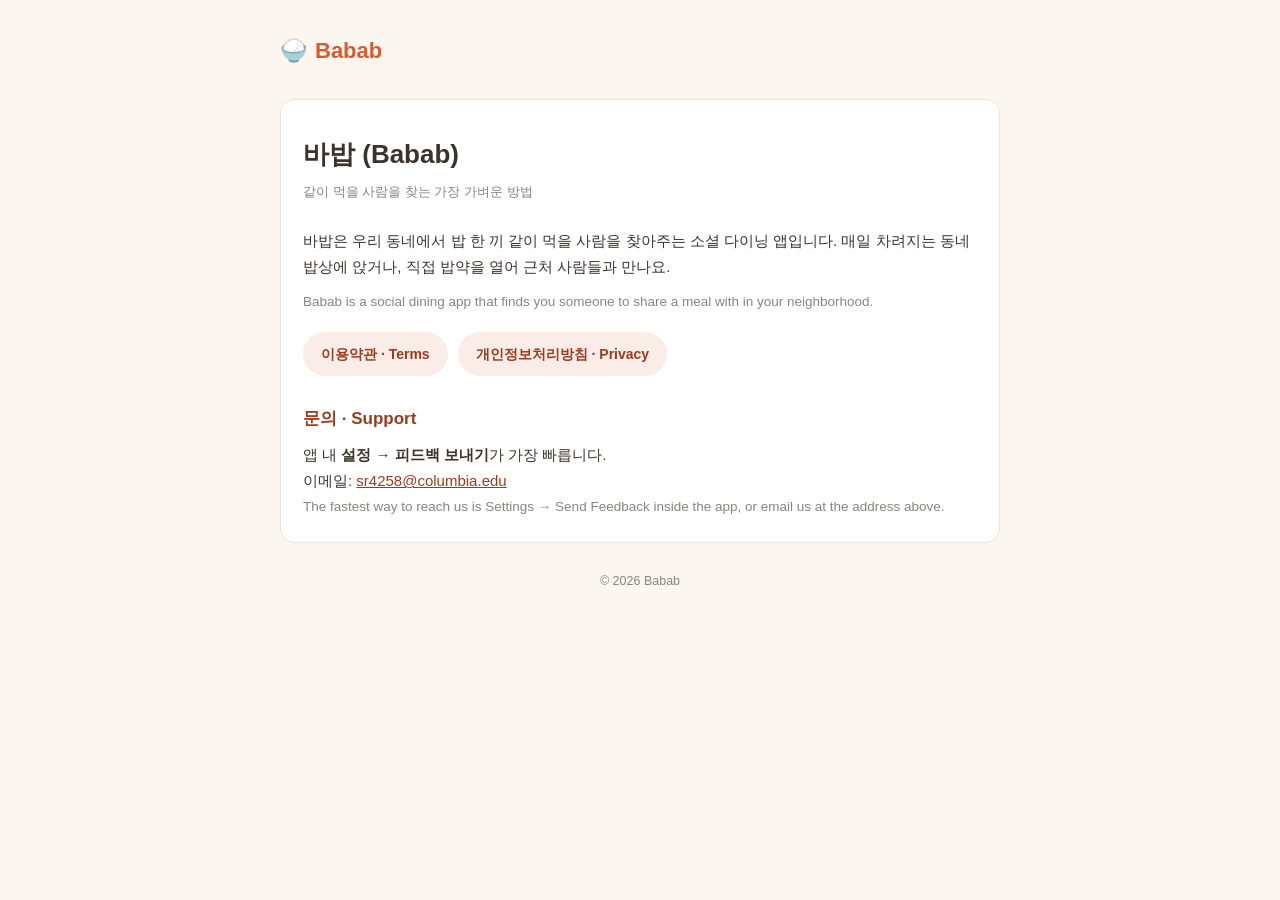
==== index.html @ 915afb76 "Babab policy site: terms, privacy, landing" ====
<!doctype html>
<html lang="ko">
<head>
<meta charset="utf-8">
<meta name="viewport" content="width=device-width, initial-scale=1">
<title>바밥 (Babab) — 같이 먹을 사람을 찾는 가장 가벼운 방법</title>
<link rel="stylesheet" href="style.css">
</head>
<body>
<div class="wrap">
  <div class="brand"><span class="bowl">🍚</span><a href="./">Babab</a></div>
  <div class="card">
    <h1>바밥 (Babab)</h1>
    <p class="date">같이 먹을 사람을 찾는 가장 가벼운 방법</p>
    <p>바밥은 우리 동네에서 밥 한 끼 같이 먹을 사람을 찾아주는 소셜 다이닝 앱입니다.
    매일 차려지는 동네 밥상에 앉거나, 직접 밥약을 열어 근처 사람들과 만나요.</p>
    <p class="en" style="margin-top:10px">Babab is a social dining app that finds you someone to share a meal with in your neighborhood.</p>
    <div class="btnrow">
      <a class="btn light" href="terms.html">이용약관 · Terms</a>
      <a class="btn light" href="privacy.html">개인정보처리방침 · Privacy</a>
    </div>
    <h2>문의 · Support</h2>
    <p>앱 내 <strong>설정 → 피드백 보내기</strong>가 가장 빠릅니다.<br>
    이메일: <a href="mailto:sr4258@columbia.edu">sr4258@columbia.edu</a></p>
    <p class="en">The fastest way to reach us is Settings → Send Feedback inside the app, or email us at the address above.</p>
  </div>
  <p class="footer">© 2026 Babab</p>
</div>
</body>
</html>
---- style.css ----
:root {
  --bg: #FBF7F0;
  --card: #FFFFFF;
  --ink: #3B342C;
  --muted: #8A857C;
  --coral: #D85A30;
  --coral-dark: #993C1D;
  --border: #EDE6DB;
}
* { box-sizing: border-box; margin: 0; padding: 0; }
body {
  background: var(--bg);
  color: var(--ink);
  font-family: -apple-system, BlinkMacSystemFont, "Apple SD Gothic Neo", "Pretendard", "Segoe UI", sans-serif;
  line-height: 1.75;
  padding: 32px 20px 80px;
}
.wrap { max-width: 720px; margin: 0 auto; }
.brand { display: flex; align-items: center; gap: 8px; margin-bottom: 28px; }
.brand a { color: var(--coral); font-weight: 800; font-size: 22px; text-decoration: none; }
.bowl { font-size: 22px; }
h1 { font-size: 26px; margin: 8px 0 4px; }
.date { color: var(--muted); font-size: 13px; margin-bottom: 24px; }
h2 { font-size: 17px; margin: 28px 0 8px; color: var(--coral-dark); }
p, li { font-size: 15px; }
ul { padding-left: 20px; margin: 6px 0 12px; }
.card {
  background: var(--card);
  border: 1px solid var(--border);
  border-radius: 14px;
  padding: 24px 22px;
}
.en { color: var(--muted); font-size: 13.5px; }
.en h2 { color: var(--muted); font-size: 15px; }
hr { border: none; border-top: 1px dashed var(--border); margin: 32px 0; }
.footer { color: var(--muted); font-size: 12.5px; margin-top: 28px; text-align: center; }
a { color: var(--coral-dark); }
.btnrow { display: flex; gap: 10px; margin-top: 18px; flex-wrap: wrap; }
.btn {
  display: inline-block; padding: 10px 18px; border-radius: 999px;
  background: var(--coral); color: #fff; text-decoration: none; font-weight: 600; font-size: 14px;
}
.btn.light { background: #FAECE7; color: var(--coral-dark); }
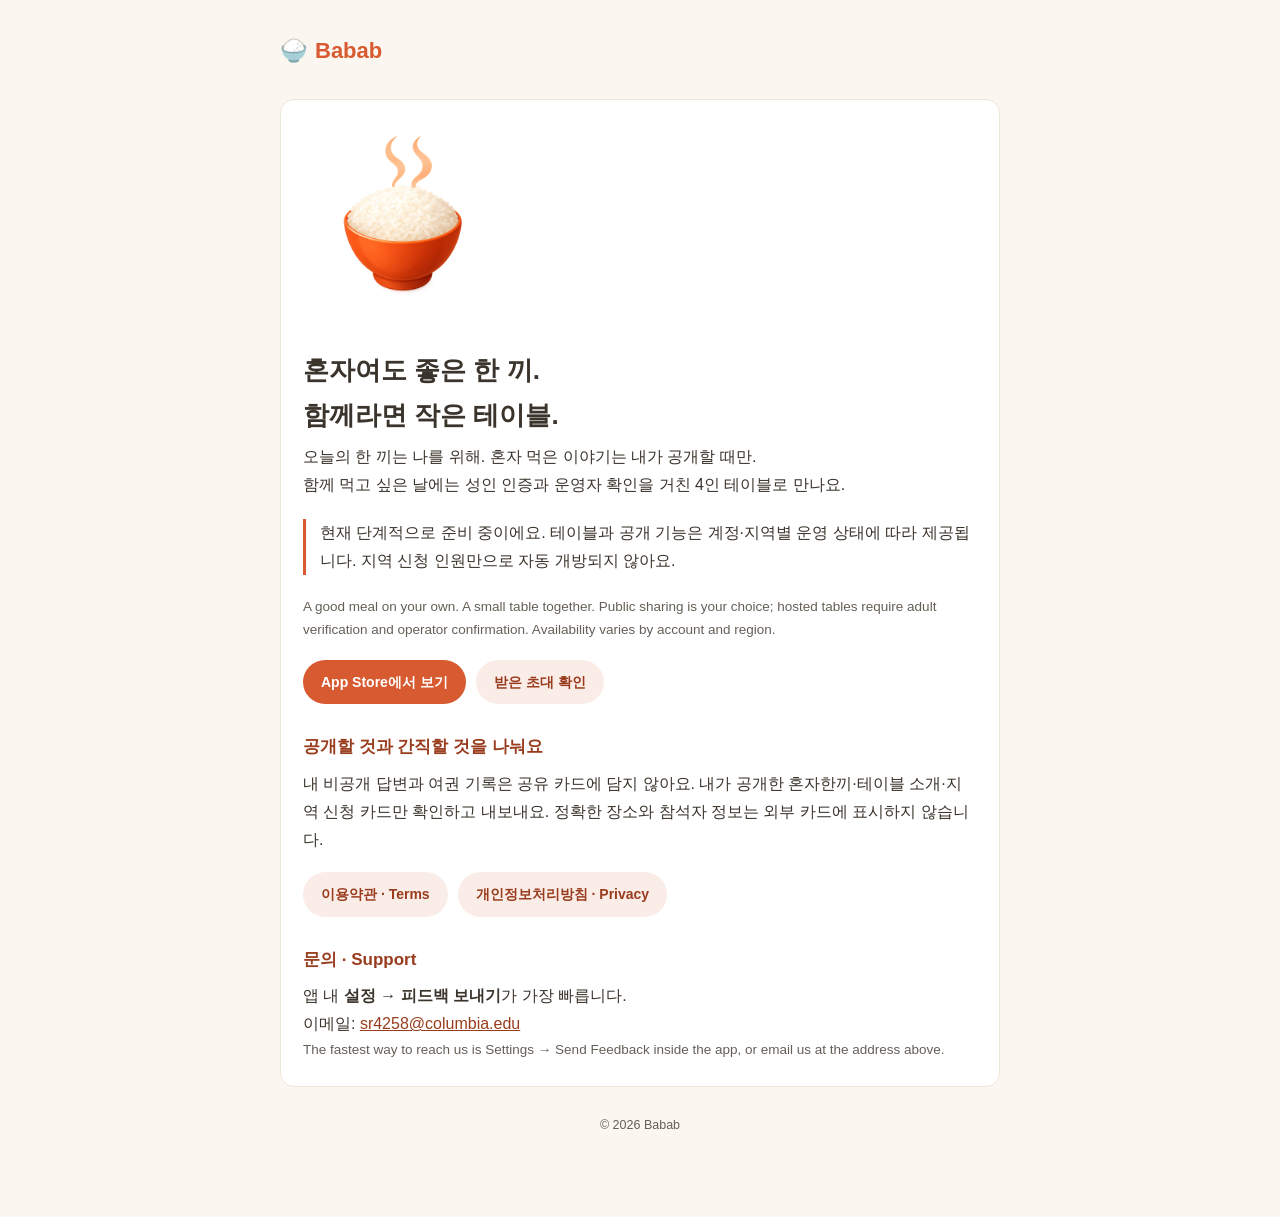
==== commit a246896e: "feat(web): add public invite restoration and align launch promises" ====
--- a/index.html
+++ b/index.html
@@ -3,18 +3,27 @@
 <head>
 <meta charset="utf-8">
 <meta name="viewport" content="width=device-width, initial-scale=1">
-<title>바밥 (Babab) — 같이 먹을 사람을 찾는 가장 가벼운 방법</title>
+<title>바밥 — 혼자여도 좋은 한 끼, 함께라면 작은 테이블</title>
+<meta name="description" content="공개는 내 선택. 혼자 먹은 이야기를 남기고, 성인 인증과 운영자 확인을 거친 작은 테이블을 만나세요. 참여 가능 여부는 계정과 지역에 따라 달라요.">
+<meta name="referrer" content="no-referrer">
+<meta property="og:title" content="혼자여도 좋은 한 끼. 함께라면 작은 테이블.">
+<meta property="og:description" content="공개는 내 선택. BABAB의 혼자한끼와 운영형 4인 테이블.">
+<meta property="og:image" content="https://richryu98.github.io/babab-site/babab.png">
+<meta property="og:url" content="https://richryu98.github.io/babab-site/">
 <link rel="stylesheet" href="style.css">
 </head>
 <body>
 <div class="wrap">
   <div class="brand"><span class="bowl">🍚</span><a href="./">Babab</a></div>
   <div class="card">
-    <h1>바밥 (Babab)</h1>
-    <p class="date">같이 먹을 사람을 찾는 가장 가벼운 방법</p>
-    <p>바밥은 우리 동네에서 밥 한 끼 같이 먹을 사람을 찾아주는 소셜 다이닝 앱입니다.
-    매일 차려지는 동네 밥상에 앉거나, 직접 밥약을 열어 근처 사람들과 만나요.</p>
-    <p class="en" style="margin-top:10px">Babab is a social dining app that finds you someone to share a meal with in your neighborhood.</p>
+    <img class="brand-image" src="babab.png" alt="따뜻한 밥 한 그릇을 담은 BABAB 로고" width="200" height="200">
+    <h1>혼자여도 좋은 한 끼.<br>함께라면 작은 테이블.</h1>
+    <p>오늘의 한 끼는 나를 위해. 혼자 먹은 이야기는 내가 공개할 때만.<br>함께 먹고 싶은 날에는 성인 인증과 운영자 확인을 거친 4인 테이블로 만나요.</p>
+    <p class="notice">현재 단계적으로 준비 중이에요. 테이블과 공개 기능은 계정·지역별 운영 상태에 따라 제공됩니다. 지역 신청 인원만으로 자동 개방되지 않아요.</p>
+    <p class="en">A good meal on your own. A small table together. Public sharing is your choice; hosted tables require adult verification and operator confirmation. Availability varies by account and region.</p>
+    <div class="btnrow"><a class="btn" href="https://apps.apple.com/kr/app/id6765523903">App Store에서 보기</a><a class="btn light" href="invite/">받은 초대 확인</a></div>
+    <h2>공개할 것과 간직할 것을 나눠요</h2>
+    <p>내 비공개 답변과 여권 기록은 공유 카드에 담지 않아요. 내가 공개한 혼자한끼·테이블 소개·지역 신청 카드만 확인하고 내보내요. 정확한 장소와 참석자 정보는 외부 카드에 표시하지 않습니다.</p>
     <div class="btnrow">
       <a class="btn light" href="terms.html">이용약관 · Terms</a>
       <a class="btn light" href="privacy.html">개인정보처리방침 · Privacy</a>
--- a/style.css
+++ b/style.css
@@ -2,7 +2,7 @@
   --bg: #FBF7F0;
   --card: #FFFFFF;
   --ink: #3B342C;
-  --muted: #8A857C;
+  --muted: #655F57;
   --coral: #D85A30;
   --coral-dark: #993C1D;
   --border: #EDE6DB;
@@ -22,7 +22,7 @@
 h1 { font-size: 26px; margin: 8px 0 4px; }
 .date { color: var(--muted); font-size: 13px; margin-bottom: 24px; }
 h2 { font-size: 17px; margin: 28px 0 8px; color: var(--coral-dark); }
-p, li { font-size: 15px; }
+p, li { font-size: 16px; }
 ul { padding-left: 20px; margin: 6px 0 12px; }
 .card {
   background: var(--card);
@@ -41,3 +41,13 @@
   background: var(--coral); color: #fff; text-decoration: none; font-weight: 600; font-size: 14px;
 }
 .btn.light { background: #FAECE7; color: var(--coral-dark); }
+.brand-image { display: block; width: min(42vw, 200px); height: auto; border-radius: 24px; margin-bottom: 24px; }
+.notice { border-left: 3px solid var(--coral); padding-left: 14px; margin: 20px 0; }
+button, input { font: inherit; }
+button.btn { border: 0; cursor: pointer; }
+button:disabled { opacity: .55; cursor: wait; }
+input { width: 100%; min-height: 48px; border: 1px solid #9a8d7e; border-radius: 8px; padding: 10px; margin-top: 6px; }
+:focus-visible { outline: 3px solid #9d350e; outline-offset: 4px; }
+[hidden] { display: none !important; }
+.preview-copy { white-space: pre-wrap; overflow-wrap: anywhere; }
+@media (max-width: 440px) { body { padding: 20px 14px 48px; } .card { padding: 24px 18px; } h1 { font-size: 27px; line-height: 1.4; } .btn { min-height: 44px; } }
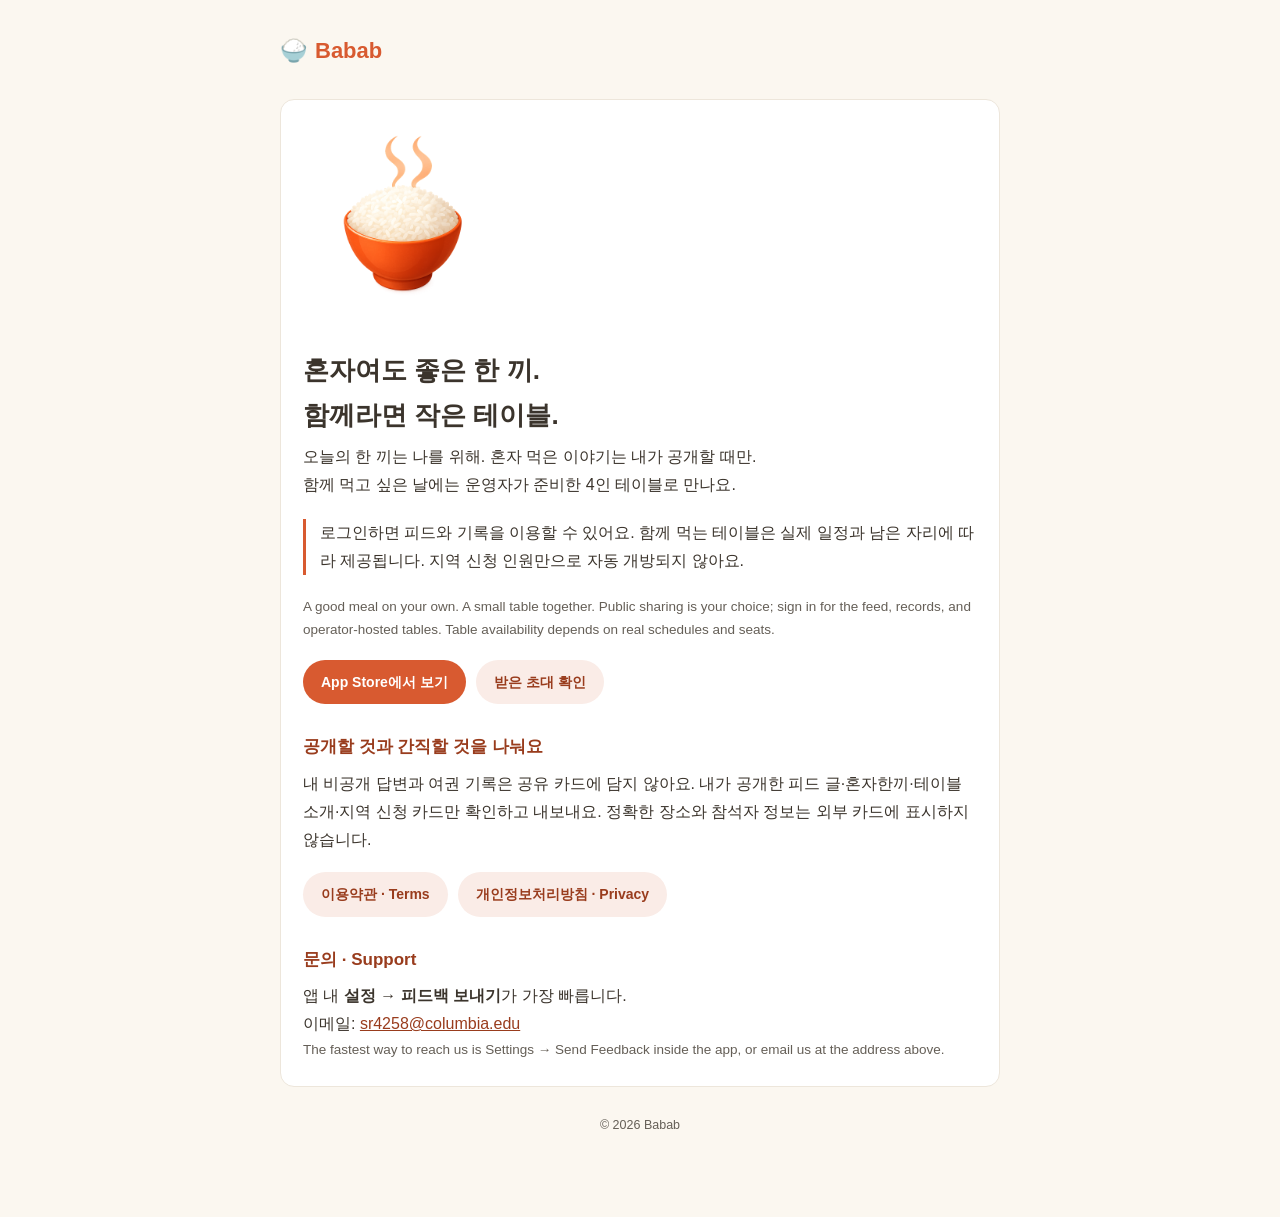
==== commit d3c1858b: "fix(web): align login-only participation and preserved feed invitations" ====
--- a/index.html
+++ b/index.html
@@ -4,7 +4,7 @@
 <meta charset="utf-8">
 <meta name="viewport" content="width=device-width, initial-scale=1">
 <title>바밥 — 혼자여도 좋은 한 끼, 함께라면 작은 테이블</title>
-<meta name="description" content="공개는 내 선택. 혼자 먹은 이야기를 남기고, 성인 인증과 운영자 확인을 거친 작은 테이블을 만나세요. 참여 가능 여부는 계정과 지역에 따라 달라요.">
+<meta name="description" content="공개는 내 선택. 혼자 먹은 이야기를 남기고, 운영자가 준비한 작은 테이블을 만나세요. 로그인하고 피드·기록·테이블을 이용하세요.">
 <meta name="referrer" content="no-referrer">
 <meta property="og:title" content="혼자여도 좋은 한 끼. 함께라면 작은 테이블.">
 <meta property="og:description" content="공개는 내 선택. BABAB의 혼자한끼와 운영형 4인 테이블.">
@@ -18,12 +18,12 @@
   <div class="card">
     <img class="brand-image" src="babab.png" alt="따뜻한 밥 한 그릇을 담은 BABAB 로고" width="200" height="200">
     <h1>혼자여도 좋은 한 끼.<br>함께라면 작은 테이블.</h1>
-    <p>오늘의 한 끼는 나를 위해. 혼자 먹은 이야기는 내가 공개할 때만.<br>함께 먹고 싶은 날에는 성인 인증과 운영자 확인을 거친 4인 테이블로 만나요.</p>
-    <p class="notice">현재 단계적으로 준비 중이에요. 테이블과 공개 기능은 계정·지역별 운영 상태에 따라 제공됩니다. 지역 신청 인원만으로 자동 개방되지 않아요.</p>
-    <p class="en">A good meal on your own. A small table together. Public sharing is your choice; hosted tables require adult verification and operator confirmation. Availability varies by account and region.</p>
+    <p>오늘의 한 끼는 나를 위해. 혼자 먹은 이야기는 내가 공개할 때만.<br>함께 먹고 싶은 날에는 운영자가 준비한 4인 테이블로 만나요.</p>
+    <p class="notice">로그인하면 피드와 기록을 이용할 수 있어요. 함께 먹는 테이블은 실제 일정과 남은 자리에 따라 제공됩니다. 지역 신청 인원만으로 자동 개방되지 않아요.</p>
+    <p class="en">A good meal on your own. A small table together. Public sharing is your choice; sign in for the feed, records, and operator-hosted tables. Table availability depends on real schedules and seats.</p>
     <div class="btnrow"><a class="btn" href="https://apps.apple.com/kr/app/id6765523903">App Store에서 보기</a><a class="btn light" href="invite/">받은 초대 확인</a></div>
     <h2>공개할 것과 간직할 것을 나눠요</h2>
-    <p>내 비공개 답변과 여권 기록은 공유 카드에 담지 않아요. 내가 공개한 혼자한끼·테이블 소개·지역 신청 카드만 확인하고 내보내요. 정확한 장소와 참석자 정보는 외부 카드에 표시하지 않습니다.</p>
+    <p>내 비공개 답변과 여권 기록은 공유 카드에 담지 않아요. 내가 공개한 피드 글·혼자한끼·테이블 소개·지역 신청 카드만 확인하고 내보내요. 정확한 장소와 참석자 정보는 외부 카드에 표시하지 않습니다.</p>
     <div class="btnrow">
       <a class="btn light" href="terms.html">이용약관 · Terms</a>
       <a class="btn light" href="privacy.html">개인정보처리방침 · Privacy</a>
